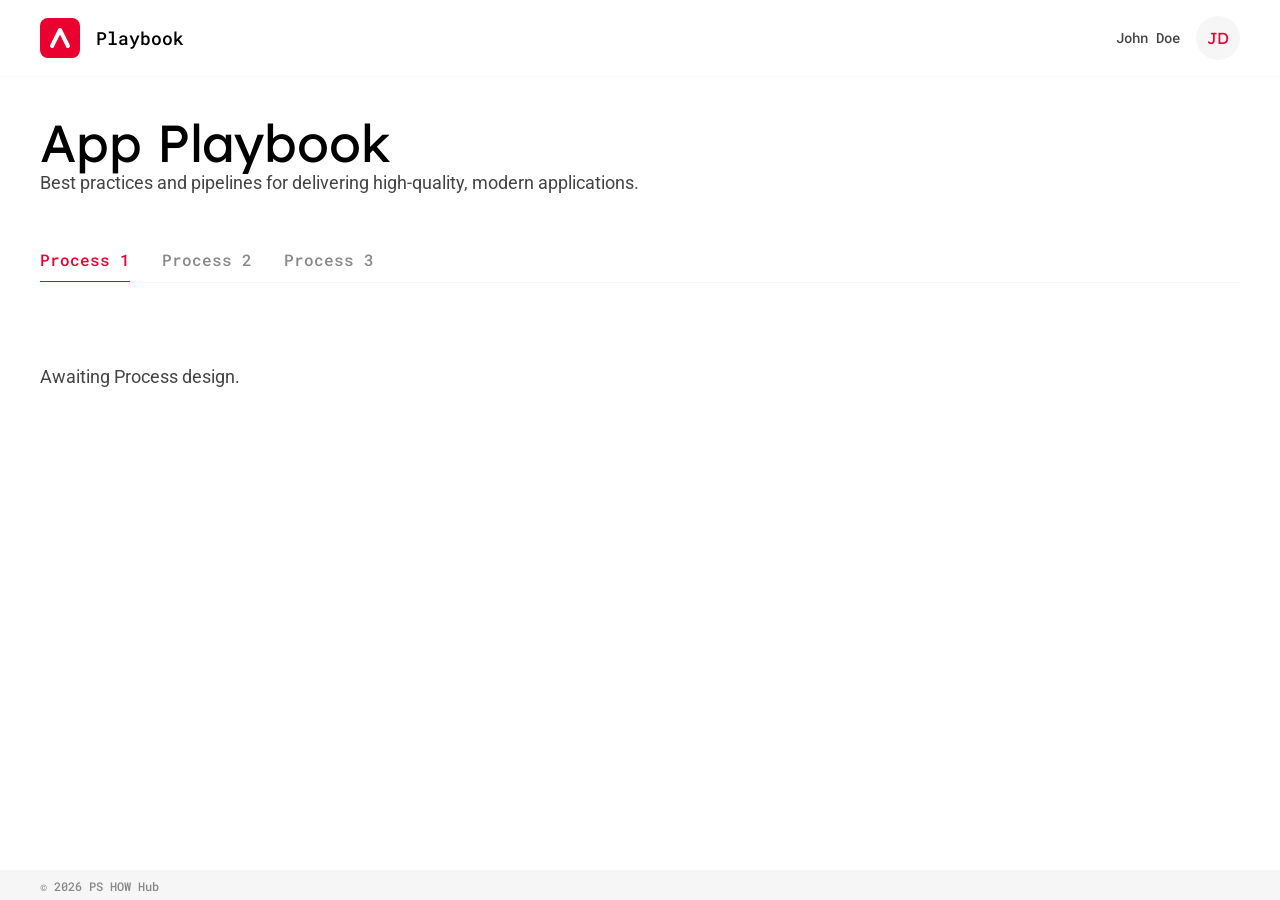
==== app-playbook.html @ 9d5c3fb8 "Initial commit: Playbook App foundation" ====
<!DOCTYPE html>
<html lang="en">
<head>
    <meta charset="UTF-8">
    <meta name="viewport" content="width=device-width, initial-scale=1.0">
    <title>App Playbook • PS HOW Hub</title>
    <link href="https://fonts.googleapis.com/css2?family=Lexend+Deca:wght@300;400&family=Roboto+Mono:wght@500&family=Roboto:wght@400&display=swap" rel="stylesheet">
    <link rel="stylesheet" href="styles.css">
</head>
<body class="interior-page">

    <!-- Header Section -->
    <header class="app-header">
        <div class="header-container">
            <a href="index.html" class="logo-wrapper" style="text-decoration: none;">
                <svg width="40" height="40" viewBox="0 0 40 40" fill="none" xmlns="http://www.w3.org/2000/svg">
                    <rect width="40" height="40" rx="8" fill="#E90130"/>
                    <path d="M12 28L20 12L28 28" stroke="white" stroke-width="4" stroke-linecap="round" stroke-linejoin="round"/>
                </svg>
                <span class="label logo-text">Playbook</span>
            </a>
            <div class="profile-wrapper">
                <span class="label profile-name">John Doe</span>
                <div class="profile-icon"><span>JD</span></div>
            </div>
        </div>
    </header>

    <main class="page-content">
        <!-- Page Hero -->
        <section class="page-hero">
            <h1 class="h1">App Playbook</h1>
            <p class="body-text">Best practices and pipelines for delivering high-quality, modern applications.</p>
        </section>

        <!-- Navigation Tabs -->
        <div class="tabs-container">
            <nav class="primary-tabs">
                <button class="tab-btn active" data-tab="process1">Process 1</button>
                <button class="tab-btn" data-tab="process2">Process 2</button>
                <button class="tab-btn" data-tab="process3">Process 3</button>
            </nav>
        </div>

        <!-- Content Area -->
        <div class="content-panel" style="padding-top: 40px;">
            <p class="body-text">Awaiting Process design.</p>
        </div>
    </main>

    <footer class="app-footer">
        <div class="footer-container">
            <span class="label">© 2026 PS HOW Hub</span>
        </div>
    </footer>
    <script src="app.js"></script>
</body>
</html>
---- styles.css ----
/* 
  Design System Guidelines
  Colors: Radiant Red, White, Black, Light grey
*/
:root {
  /* Colors */
  --color-primary: #E90130;  /* Radiant Red */
  --color-white: #FFFFFF;    /* White */
  --color-black: #000000;    /* Black */
  --color-gray: #F6F6F6;     /* Light grey */
  
  /* Additional Functional Colors */
  --color-text-body: #444444; 
  --color-card-border: rgba(0, 0, 0, 0.05);
  --color-shadow: rgba(0, 0, 0, 0.08);
  --color-shadow-hover: rgba(233, 1, 48, 0.15); /* Radiant Red tint shadow */
}

/* Reset */
* {
  margin: 0;
  padding: 0;
  box-sizing: border-box;
}

html {
  overflow-y: scroll;
}

body {
  font-family: 'Roboto', sans-serif;
  font-weight: 400;
  font-size: 18px;
  line-height: 28px;
  letter-spacing: 0px;
  color: var(--color-black);
  background-color: var(--color-white);
  
  display: flex;
  flex-direction: column;
  min-height: 100vh;
}

/* Typography Utility Classes */
.h1 {
  font-family: 'Lexend Deca', sans-serif;
  font-weight: 400;
  font-size: 52px;
  line-height: 100%;
  letter-spacing: 0px;
}

.h2 {
  font-family: 'Lexend Deca', sans-serif;
  font-weight: 300;
  font-size: 38px;
  line-height: 100%;
  letter-spacing: 0px;
}

.h3 {
  font-family: 'Lexend Deca', sans-serif;
  font-weight: 400;
  font-size: 28px;
  line-height: 100%;
  letter-spacing: 0px;
}

.body-text {
  font-family: 'Roboto', sans-serif;
  font-weight: 400;
  font-size: 18px;
  line-height: 28px;
  letter-spacing: 0px;
  color: var(--color-text-body);
}

.label {
  font-family: 'Roboto Mono', monospace;
  font-weight: 500;
  font-size: 14px;
  line-height: 100%;
  letter-spacing: 0px;
}

/* -----------------------------
   Header
----------------------------- */
.app-header {
  position: sticky;
  top: 0;
  background-color: rgba(255, 255, 255, 0.9);
  backdrop-filter: blur(12px);
  -webkit-backdrop-filter: blur(12px);
  border-bottom: 1px solid var(--color-gray);
  z-index: 100;
  padding: 16px 0;
}

.header-container {
  max-width: 1400px;
  margin: 0 auto;
  padding: 0 40px;
  display: flex;
  justify-content: space-between;
  align-items: center;
}

.logo-wrapper {
  display: flex;
  align-items: center;
  gap: 16px;
  cursor: pointer;
  transition: transform 0.2s ease;
}

.logo-wrapper:hover {
  transform: scale(1.02);
}

.logo-text {
  font-size: 18px; /* Slightly larger for brand feel */
  color: var(--color-black);
}

.profile-wrapper {
  display: flex;
  align-items: center;
  gap: 16px;
  cursor: pointer;
}

.profile-name {
  color: var(--color-text-body);
}

.profile-icon {
  width: 44px;
  height: 44px;
  border-radius: 50%;
  background-color: var(--color-gray);
  color: var(--color-primary);
  display: flex;
  align-items: center;
  justify-content: center;
  font-family: 'Lexend Deca', sans-serif;
  font-weight: 400;
  font-size: 16px;
  transition: all 0.3s ease;
  border: 2px solid transparent;
}

.profile-wrapper:hover .profile-icon {
  border-color: var(--color-primary);
  background-color: var(--color-white);
}

/* -----------------------------
   Main Layout
----------------------------- */
.main-content {
  flex: 1; /* Pushes footer down */
  max-width: 1400px;
  margin: 0 auto;
  padding: 60px 40px 100px;
  width: 100%;
  display: flex;
  flex-direction: column;
  gap: 60px;
}

.hero-section {
  max-width: 800px;
}

.hero-section .h1 {
  margin-bottom: 24px;
  color: var(--color-black);
}

/* -----------------------------
   Cards Grid
----------------------------- */
.cards-grid {
  display: grid;
  grid-template-columns: repeat(auto-fill, minmax(380px, 1fr));
  gap: 32px;
}

.playbook-card {
  background: var(--color-white);
  border: 1px solid var(--color-card-border);
  border-radius: 16px;
  padding: 40px;
  display: flex;
  flex-direction: column;
  position: relative;
  overflow: hidden;
  transition: all 0.4s cubic-bezier(0.165, 0.84, 0.44, 1);
  box-shadow: 0 4px 24px var(--color-shadow);
  cursor: pointer;
  z-index: 1;
  height: 100%;
}

.card-link {
  display: block;
  height: 100%;
}

/* Subtle border highlight on hover using psuedo element */
.playbook-card::before {
  content: "";
  position: absolute;
  top: 0;
  left: 0;
  right: 0;
  height: 4px;
  background-color: var(--color-primary);
  transform: scaleX(0);
  transform-origin: left;
  transition: transform 0.4s cubic-bezier(0.165, 0.84, 0.44, 1);
}

.playbook-card:hover {
  transform: translateY(-8px);
  box-shadow: 0 20px 40px var(--color-shadow-hover);
  border-color: transparent;
}

.playbook-card:hover::before {
  transform: scaleX(1);
}

.card-icon-wrapper {
  margin-bottom: 32px;
}

.card-icon {
  display: inline-flex;
  width: 64px;
  height: 64px;
  border-radius: 12px;
  align-items: center;
  justify-content: center;
  font-family: 'Lexend Deca', sans-serif;
  font-weight: 300;
  font-size: 24px;
  box-shadow: 0 4px 12px var(--color-shadow);
}

.card-content {
  flex: 1;
}

.card-content .h3 {
  margin-bottom: 16px;
  color: var(--color-black);
}

/* Specific styling for the third card title if needed or keep uniform */

.card-footer {
  margin-top: 40px;
  display: flex;
  align-items: center;
  justify-content: space-between;
  color: var(--color-black);
  transition: color 0.3s ease;
}

.playbook-card:hover .card-footer {
  color: var(--color-primary);
}

.card-footer svg {
  transition: transform 0.3s ease;
}

.playbook-card:hover .card-footer svg {
  transform: translateX(4px);
}

/* -----------------------------
   Footer
----------------------------- */
.app-footer {
  height: 30px; /* STRICT 30px HEIGHT AS REQUESTED */
  background-color: var(--color-gray);
  display: flex;
  align-items: center;
}

.footer-container {
  max-width: 1400px;
  margin: 0 auto;
  padding: 0 40px;
  width: 100%;
}

.app-footer .label {
  color: #888888;
  font-size: 12px; /* Smaller to fit gracefully in 30px */
}

/* -----------------------------
   Responsive Design
----------------------------- */
@media (max-width: 768px) {
  .header-container, .main-content, .footer-container {
    padding-left: 20px;
    padding-right: 20px;
  }
  
  .h1 {
    font-size: 40px;
  }
  
  .profile-name {
    display: none; /* Hide name on mobile for space */
  }
  
  .cards-grid {
    grid-template-columns: 1fr;
  }
}

/* -----------------------------
   Playbook Interior Pages
----------------------------- */
.page-content {
  flex: 1;
  max-width: 1400px;
  margin: 0 auto;
  padding: 40px 40px 100px;
  width: 100%;
  display: flex;
  flex-direction: column;
}

.page-hero {
  margin-bottom: 40px;
}

/* Tabs */
.tabs-container {
  margin-bottom: 40px;
  border-bottom: 1px solid var(--color-gray);
}

.primary-tabs, .secondary-tabs {
  display: flex;
  gap: 32px;
  overflow-x: auto;
  scrollbar-width: none; /* Firefox */
}

.primary-tabs::-webkit-scrollbar, .secondary-tabs::-webkit-scrollbar {
  display: none; /* Chrome/Safari */
}

.secondary-tabs {
  padding-top: 16px;
  gap: 24px;
}

.tab-btn, .sub-tab-btn {
  background: none;
  border: none;
  padding: 12px 0;
  cursor: pointer;
  font-family: 'Roboto Mono', monospace;
  font-size: 16px;
  font-weight: 500;
  color: #888888;
  position: relative;
  transition: color 0.3s ease;
  white-space: nowrap;
}

.sub-tab-btn {
  font-size: 14px;
}

.tab-btn:hover, .sub-tab-btn:hover {
  color: var(--color-black);
}

.tab-btn.active, .sub-tab-btn.active {
  color: var(--color-primary);
}

.tab-btn::after, .sub-tab-btn::after {
  content: '';
  position: absolute;
  bottom: -1px;
  left: 0;
  width: 100%;
  height: 2px;
  background-color: var(--color-primary);
  transform: scaleX(0);
  transition: transform 0.3s ease;
  transform-origin: left;
}

.tab-btn.active::after, .sub-tab-btn.active::after {
  transform: scaleX(1);
}

/* Split Layout */
.split-layout {
  display: flex;
  gap: 64px;
  align-items: flex-start;
}

/* Side Navigation */
.sidebar-nav {
  position: sticky;
  top: 120px;
  width: 250px;
  flex-shrink: 0;
}

.sidebar-title {
  display: block;
  margin-bottom: 16px;
  color: #888888;
}

.scroll-menu {
  list-style: none;
  border-left: 2px solid var(--color-gray);
}

.scroll-menu li {
  position: relative;
}

.scroll-link {
  display: block;
  padding: 12px 24px;
  text-decoration: none;
  color: var(--color-text-body);
  font-family: 'Roboto', sans-serif;
  font-size: 16px;
  transition: all 0.3s ease;
  position: relative;
  left: -2px; /* Pull back to overlap the border */
  border-left: 2px solid transparent;
}

.scroll-link:hover {
  color: var(--color-black);
  background-color: rgba(0,0,0,0.02);
}

.scroll-link.active {
  color: var(--color-primary);
  font-weight: 500;
  border-left-color: var(--color-primary);
  background-color: rgba(233, 1, 48, 0.04);
}

/* Main Content Panel */
.content-panel {
  flex: 1;
  min-width: 0;
}

.content-section {
  padding-top: 40px;
  margin-bottom: 40px;
}

.content-section .h2 {
  margin-bottom: 24px;
  color: var(--color-black);
}

@media (max-width: 1024px) {
  .split-layout {
    flex-direction: column;
  }
  .sidebar-nav {
    position: static;
    width: 100%;
    margin-bottom: 40px;
  }
}
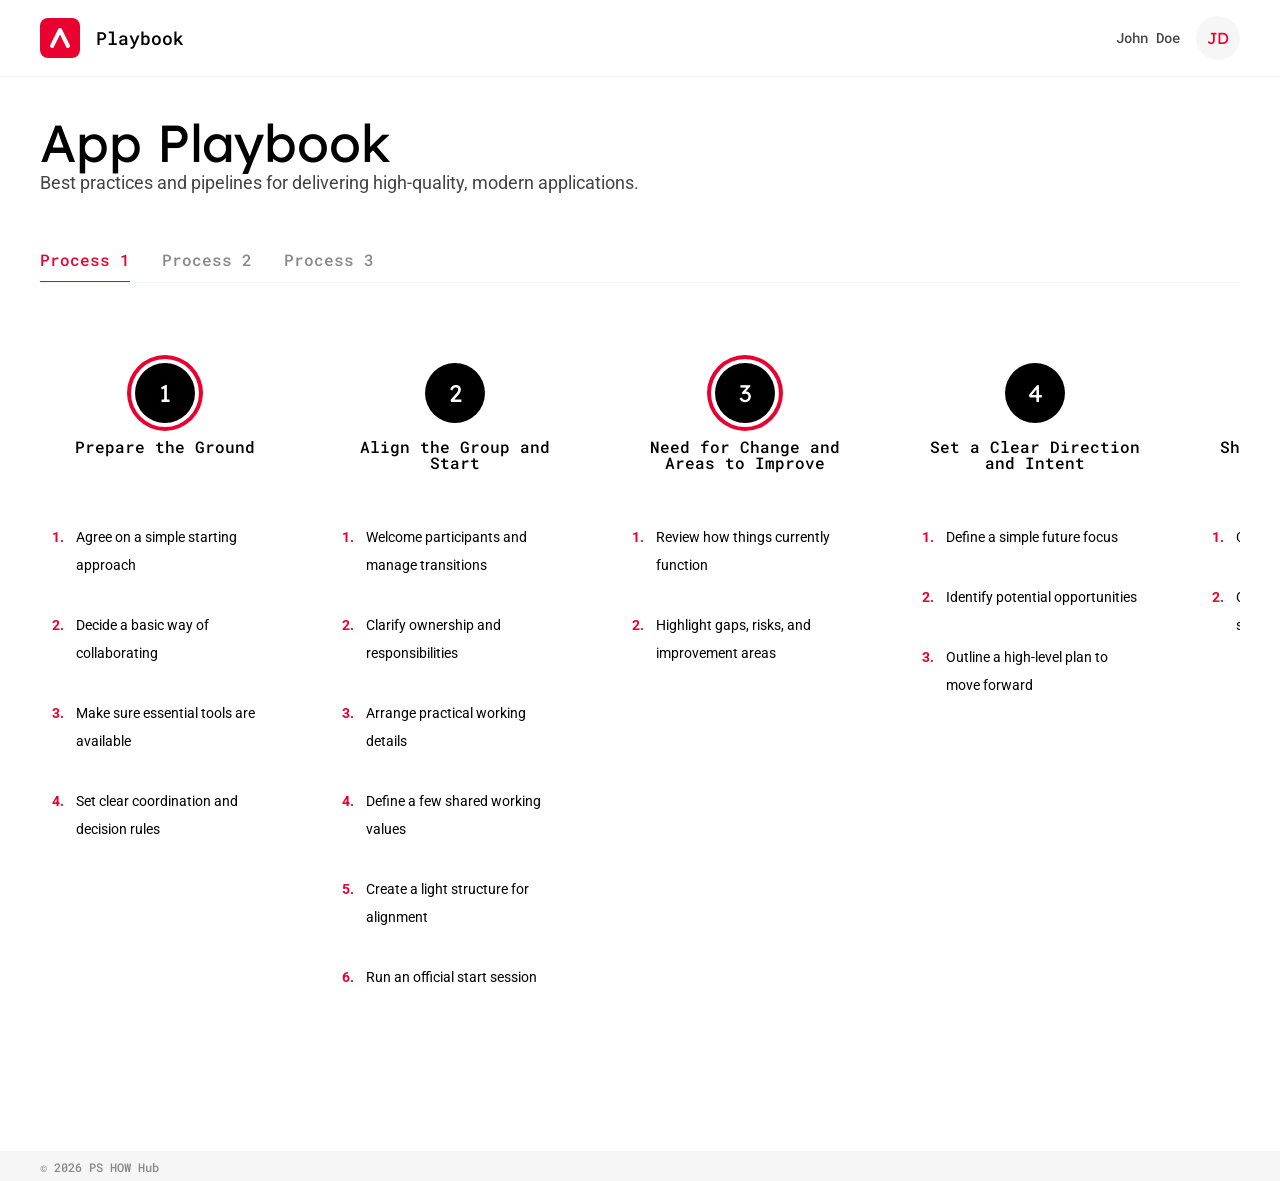
==== commit 5738204c: "Update App Playbook with interactive Process 1 diagram and modals" ====
--- a/app-playbook.html
+++ b/app-playbook.html
@@ -43,10 +43,96 @@
         </div>
 
         <!-- Content Area -->
-        <div class="content-panel" style="padding-top: 40px;">
-            <p class="body-text">Awaiting Process design.</p>
+        <div id="process1-content" class="tab-content active">
+            <div class="diagram-container">
+                <!-- Step 1 -->
+                <div class="diagram-step">
+                    <div class="step-circle hugged" data-modal="step1">1</div>
+                    <span class="label step-label">Prepare the Ground</span>
+                    <ol class="substep-list">
+                        <li class="substep-item" data-modal="sub1_1">Agree on a simple starting approach</li>
+                        <li class="substep-item" data-modal="sub1_2">Decide a basic way of collaborating</li>
+                        <li class="substep-item" data-modal="sub1_3">Make sure essential tools are available</li>
+                        <li class="substep-item" data-modal="sub1_4">Set clear coordination and decision rules</li>
+                    </ol>
+                </div>
+
+                <!-- Step 2 -->
+                <div class="diagram-step">
+                    <div class="step-circle" data-modal="step2">2</div>
+                    <span class="label step-label">Align the Group and Start</span>
+                    <ol class="substep-list">
+                        <li class="substep-item" data-modal="sub2_1">Welcome participants and manage transitions</li>
+                        <li class="substep-item" data-modal="sub2_2">Clarify ownership and responsibilities</li>
+                        <li class="substep-item" data-modal="sub2_3">Arrange practical working details</li>
+                        <li class="substep-item" data-modal="sub2_4">Define a few shared working values</li>
+                        <li class="substep-item" data-modal="sub2_5">Create a light structure for alignment</li>
+                        <li class="substep-item" data-modal="sub2_6">Run an official start session</li>
+                    </ol>
+                </div>
+
+                <!-- Step 3 -->
+                <div class="diagram-step">
+                    <div class="step-circle hugged" data-modal="step3">3</div>
+                    <span class="label step-label">Need for Change and Areas to Improve</span>
+                    <ol class="substep-list">
+                        <li class="substep-item" data-modal="sub3_1">Review how things currently function</li>
+                        <li class="substep-item" data-modal="sub3_2">Highlight gaps, risks, and improvement areas</li>
+                    </ol>
+                </div>
+
+                <!-- Step 4 -->
+                <div class="diagram-step">
+                    <div class="step-circle" data-modal="step4">4</div>
+                    <span class="label step-label">Set a Clear Direction and Intent</span>
+                    <ol class="substep-list">
+                        <li class="substep-item" data-modal="sub4_1">Define a simple future focus</li>
+                        <li class="substep-item" data-modal="sub4_2">Identify potential opportunities</li>
+                        <li class="substep-item" data-modal="sub4_3">Outline a high-level plan to move forward</li>
+                    </ol>
+                </div>
+
+                <!-- Step 5 -->
+                <div class="diagram-step">
+                    <div class="step-circle hugged" data-modal="step5">5</div>
+                    <span class="label step-label">Show the Path Forward</span>
+                    <ol class="substep-list">
+                        <li class="substep-item" data-modal="sub5_1">Compare and prioritize options</li>
+                        <li class="substep-item" data-modal="sub5_2">Create a basic sequence of next steps</li>
+                    </ol>
+                </div>
+            </div>
+        </div>
+
+        <div id="process2-content" class="tab-content" style="display: none;">
+            <p class="body-text">Awaiting Process 2 design.</p>
+        </div>
+
+        <div id="process3-content" class="tab-content" style="display: none;">
+            <p class="body-text">Awaiting Process 3 design.</p>
         </div>
     </main>
+
+    <!-- Modal Structure -->
+    <div id="info-modal" class="modal">
+        <div class="modal-overlay" onclick="closeModal()"></div>
+        <div class="modal-container">
+            <button class="modal-close" onclick="closeModal()">
+                <svg width="24" height="24" viewBox="0 0 24 24" fill="none" xmlns="http://www.w3.org/2000/svg">
+                    <path d="M18 6L6 18M6 6L18 18" stroke="currentColor" stroke-width="2" stroke-linecap="round"/>
+                </svg>
+            </button>
+            <div class="modal-content-area">
+                <header class="modal-header">
+                    <span class="label modal-category" id="modal-category">Phase Step</span>
+                    <h2 class="h2" id="modal-title">Step Title</h2>
+                </header>
+                <div class="modal-body" id="modal-body">
+                    <!-- Dynamic Content -->
+                </div>
+            </div>
+        </div>
+    </div>
 
     <footer class="app-footer">
         <div class="footer-container">
--- a/styles.css
+++ b/styles.css
@@ -488,3 +488,254 @@
     margin-bottom: 40px;
   }
 }
+
+/* --- Interactive Diagrams & Modals --- */
+.diagram-container {
+  display: flex;
+  gap: 40px;
+  padding: 40px 0;
+  overflow-x: auto;
+  align-items: flex-start;
+  min-height: 400px;
+  scrollbar-width: thin;
+}
+
+.diagram-step {
+  display: flex;
+  flex-direction: column;
+  align-items: center;
+  text-align: center;
+  min-width: 250px;
+  flex: 1;
+}
+
+.step-circle {
+  width: 60px;
+  height: 60px;
+  border-radius: 50%;
+  background-color: var(--color-black);
+  color: var(--color-white);
+  display: flex;
+  align-items: center;
+  justify-content: center;
+  font-family: 'Lexend Deca', sans-serif;
+  font-size: 24px;
+  cursor: pointer;
+  transition: all 0.3s ease;
+  margin-bottom: 16px;
+  position: relative;
+  z-index: 2;
+}
+
+.step-circle:hover {
+  background-color: var(--color-primary);
+  transform: scale(1.1);
+}
+
+.step-circle.hugged {
+  box-shadow: 0 0 0 4px var(--color-white), 0 0 0 8px var(--color-primary);
+}
+
+/* Connectors (Simple horizontal line between steps) */
+.diagram-step:not(:last-child) .step-circle::after {
+  content: '';
+  position: absolute;
+  top: 50%;
+  left: 100%;
+  width: 40px;
+  height: 2px;
+  background-color: var(--color-light-gray);
+  z-index: -1;
+}
+
+.step-label {
+  display: block;
+  font-size: 16px;
+  margin-bottom: 24px;
+  padding: 0 10px;
+  min-height: 48px;
+  color: var(--color-black);
+  font-weight: 500;
+}
+
+.substep-list {
+  list-style: none;
+  padding: 0;
+  width: 100%;
+  text-align: left;
+  counter-reset: substep;
+}
+
+.substep-item {
+  color: var(--color-dark-gray);
+  font-size: 14px;
+  padding: 12px 16px;
+  background-color: var(--color-white);
+  border: 1px solid var(--color-light-gray);
+  border-radius: 8px;
+  margin-bottom: 8px;
+  cursor: pointer;
+  transition: all 0.2s ease;
+  position: relative;
+  padding-left: 36px;
+}
+
+.substep-item::before {
+  content: counter(substep) ".";
+  position: absolute;
+  left: 12px;
+  color: var(--color-primary);
+  font-weight: bold;
+  counter-increment: substep;
+}
+
+.substep-item:hover {
+  border-color: var(--color-primary);
+  color: var(--color-black);
+  transform: translateX(4px);
+  box-shadow: 0 4px 12px var(--color-shadow);
+}
+
+/* Modal Styles */
+.modal {
+  position: fixed;
+  top: 0;
+  left: 0;
+  width: 100%;
+  height: 100%;
+  z-index: 1000;
+  display: none; /* Controlled by JS */
+  align-items: center;
+  justify-content: center;
+}
+
+.modal.active {
+  display: flex;
+}
+
+.modal-overlay {
+  position: absolute;
+  top: 0;
+  left: 0;
+  width: 100%;
+  height: 100%;
+  background-color: rgba(0, 0, 0, 0.4);
+  backdrop-filter: blur(4px);
+}
+
+.modal-container {
+  background-color: var(--color-white);
+  width: 90%;
+  max-width: 700px;
+  max-height: 85vh;
+  border-radius: 24px;
+  position: relative;
+  z-index: 1001;
+  overflow-y: auto;
+  box-shadow: 0 20px 60px rgba(0,0,0,0.15);
+  animation: modalScale 0.4s cubic-bezier(0.165, 0.84, 0.44, 1);
+}
+
+@keyframes modalScale {
+  from { transform: scale(0.9); opacity: 0; }
+  to { transform: scale(1); opacity: 1; }
+}
+
+.modal-close {
+  position: absolute;
+  top: 24px;
+  right: 24px;
+  background: none;
+  border: none;
+  cursor: pointer;
+  color: var(--color-dark-gray);
+  transition: color 0.2s ease;
+  z-index: 1002;
+}
+
+.modal-close:hover {
+  color: var(--color-primary);
+}
+
+.modal-content-area {
+  padding: 48px;
+}
+
+.modal-category {
+  color: var(--color-primary);
+  letter-spacing: 2px;
+  margin-bottom: 8px;
+  display: block;
+  text-transform: uppercase;
+  font-size: 12px;
+  font-weight: 600;
+}
+
+.modal-header .h2 {
+  margin-bottom: 24px;
+}
+
+.modal-body {
+  color: var(--color-dark-gray);
+  line-height: 1.6;
+}
+
+.modal-section {
+  margin-top: 32px;
+  border-top: 1px solid var(--color-light-gray);
+  padding-top: 24px;
+}
+
+.modal-section-title {
+  display: block;
+  font-weight: 700;
+  color: var(--color-black);
+  margin-bottom: 12px;
+  font-size: 14px;
+  text-transform: uppercase;
+  letter-spacing: 1px;
+}
+
+.modal-list {
+  list-style: none;
+  padding: 0;
+}
+
+.modal-list li {
+  padding: 8px 0;
+  padding-left: 24px;
+  position: relative;
+}
+
+.modal-list li::before {
+  content: '→';
+  position: absolute;
+  left: 0;
+  color: var(--color-primary);
+}
+
+/* Responsiveness for Diagram */
+@media (max-width: 992px) {
+  .diagram-container {
+    flex-direction: column;
+    gap: 60px;
+    align-items: center;
+  }
+  
+  .diagram-step {
+    width: 100%;
+    max-width: 400px;
+  }
+  
+  .diagram-step:not(:last-child) .step-circle::after {
+    left: 50%;
+    top: 100%;
+    width: 2px;
+    height: 40px;
+    transform: translateX(-50%);
+  }
+
+  .modal-content-area {
+    padding: 32px 24px;
+  }
+}
